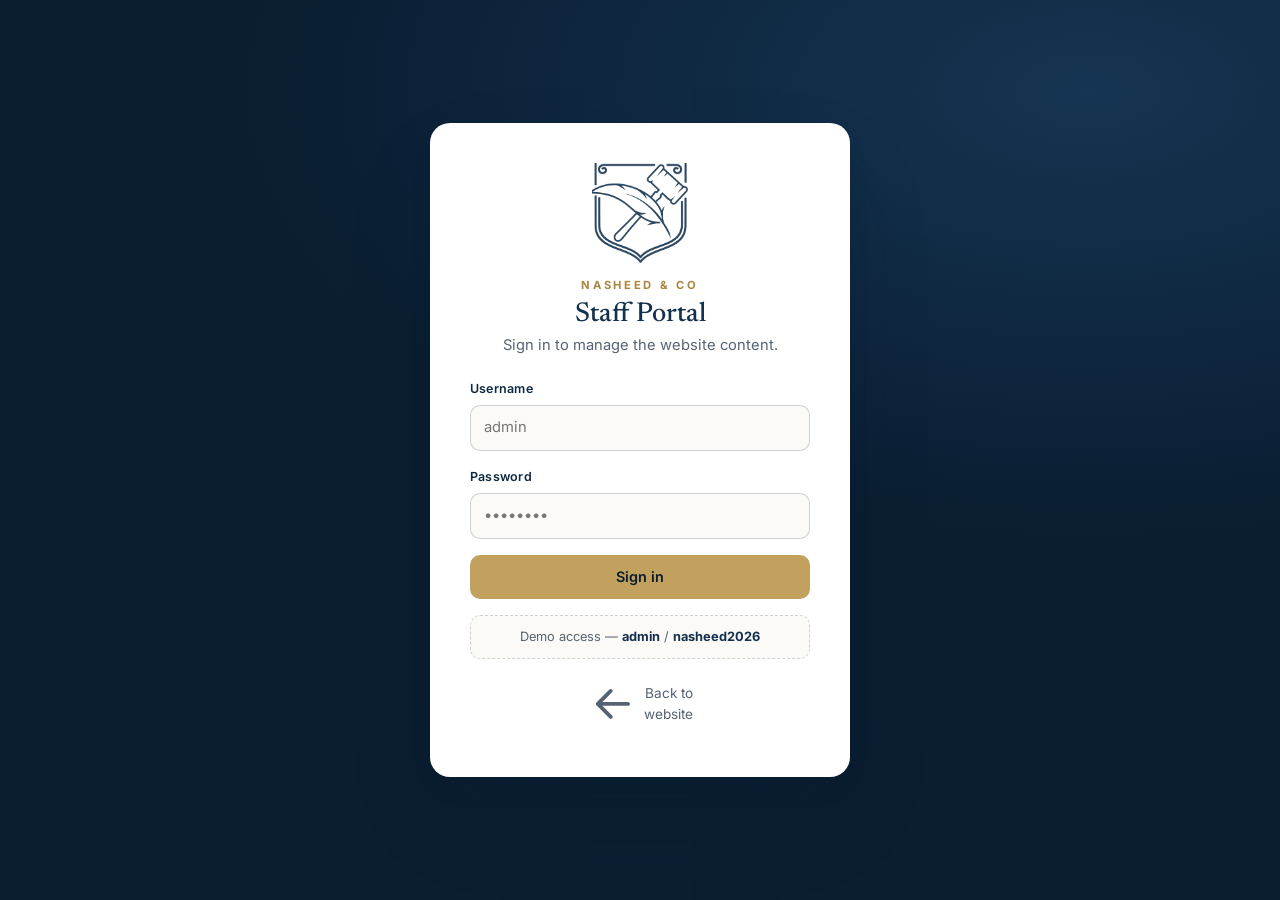
==== admin/index.html @ 0eef82fb "Add admin portal, enlarge logo, premium/corporate polish - New /admin draft portal (client-side, loc" ====
<!DOCTYPE html>
<html lang="en">
<head>
  <meta charset="UTF-8" />
  <meta name="viewport" content="width=device-width, initial-scale=1.0" />
  <title>Admin Portal — Nasheed &amp; Co</title>
  <meta name="robots" content="noindex, nofollow" />
  <meta name="theme-color" content="#0a1d31" />
  <link rel="icon" type="image/webp" href="../assets/img/logo-crest.webp" />
  <link rel="preconnect" href="https://fonts.googleapis.com" />
  <link rel="preconnect" href="https://fonts.gstatic.com" crossorigin />
  <link href="https://fonts.googleapis.com/css2?family=Inter:wght@400;500;600;700&family=Newsreader:ital,opsz,wght@0,6..72,400;0,6..72,500;0,6..72,600;1,6..72,400;1,6..72,500&display=swap" rel="stylesheet" />
  <link rel="stylesheet" href="admin.css" />
</head>
<body>

  <!-- ================= Login ================= -->
  <section class="login" id="login">
    <div class="login__card">
      <img class="login__crest" src="../assets/img/shield-navy.webp" alt="Nasheed & Co" />
      <p class="login__ey">Nasheed &amp; Co</p>
      <h1 class="login__title">Staff Portal</h1>
      <p class="login__sub">Sign in to manage the website content.</p>

      <div class="login__err" id="loginErr">Incorrect username or password.</div>

      <form id="loginForm" autocomplete="off">
        <div class="field">
          <label for="lu">Username</label>
          <input id="lu" name="username" type="text" placeholder="admin" required />
        </div>
        <div class="field">
          <label for="lp">Password</label>
          <input id="lp" name="password" type="password" placeholder="••••••••" required />
        </div>
        <button class="btn btn--gold btn--block" type="submit">Sign in</button>
      </form>

      <p class="login__hint">Demo access — <b>admin</b> / <b>nasheed2026</b></p>
      <a class="login__back" href="../">
        <svg viewBox="0 0 24 24" fill="none" stroke="currentColor" stroke-width="1.8" stroke-linecap="round" stroke-linejoin="round"><path d="M19 12H5M11 18l-6-6 6-6"/></svg>
        Back to website
      </a>
    </div>
  </section>

  <!-- ================= App ================= -->
  <div class="admin hidden" id="app">
    <div class="sidebar__scrim" id="sideScrim"></div>
    <aside class="sidebar" id="sidebar">
      <div class="sidebar__brand">
        <img src="../assets/img/shield-navy.webp" alt="" />
        <div><b>Nasheed &amp; Co</b><span>Admin Portal</span></div>
      </div>
      <nav class="sidebar__nav" id="sideNav">
        <button class="navitem active" data-view="dashboard">
          <svg viewBox="0 0 24 24" fill="none" stroke="currentColor" stroke-width="1.8" stroke-linecap="round" stroke-linejoin="round"><rect x="3" y="3" width="7" height="9" rx="1"/><rect x="14" y="3" width="7" height="5" rx="1"/><rect x="14" y="12" width="7" height="9" rx="1"/><rect x="3" y="16" width="7" height="5" rx="1"/></svg>
          Dashboard
        </button>
        <button class="navitem" data-view="insights">
          <svg viewBox="0 0 24 24" fill="none" stroke="currentColor" stroke-width="1.8" stroke-linecap="round" stroke-linejoin="round"><path d="M4 19.5A2.5 2.5 0 0 1 6.5 17H20"/><path d="M6.5 2H20v20H6.5A2.5 2.5 0 0 1 4 19.5v-15A2.5 2.5 0 0 1 6.5 2z"/></svg>
          Insights
        </button>
        <button class="navitem" data-view="enquiries">
          <svg viewBox="0 0 24 24" fill="none" stroke="currentColor" stroke-width="1.8" stroke-linecap="round" stroke-linejoin="round"><path d="M4 4h16v12H5.17L4 17.17V4z"/></svg>
          Enquiries <span class="badge badge--count" id="enqBadge" hidden>0</span>
        </button>
        <button class="navitem" data-view="areas">
          <svg viewBox="0 0 24 24" fill="none" stroke="currentColor" stroke-width="1.8" stroke-linecap="round" stroke-linejoin="round"><path d="M9 11 12 2l3 9"/><path d="m16 16 3-8 3 8c-2 1.5-4 1.5-6 0"/><path d="m2 16 3-8 3 8c-2 1.5-4 1.5-6 0"/><path d="M7 21h10"/><path d="M12 11v10"/></svg>
          Practice Areas
        </button>
        <button class="navitem" data-view="settings">
          <svg viewBox="0 0 24 24" fill="none" stroke="currentColor" stroke-width="1.8" stroke-linecap="round" stroke-linejoin="round"><circle cx="12" cy="12" r="3"/><path d="M19.4 15a1.65 1.65 0 0 0 .33 1.82l.06.06a2 2 0 1 1-2.83 2.83l-.06-.06a1.65 1.65 0 0 0-1.82-.33 1.65 1.65 0 0 0-1 1.51V21a2 2 0 0 1-4 0v-.09A1.65 1.65 0 0 0 9 19.4a1.65 1.65 0 0 0-1.82.33l-.06.06a2 2 0 1 1-2.83-2.83l.06-.06a1.65 1.65 0 0 0 .33-1.82 1.65 1.65 0 0 0-1.51-1H3a2 2 0 0 1 0-4h.09A1.65 1.65 0 0 0 4.6 9a1.65 1.65 0 0 0-.33-1.82l-.06-.06a2 2 0 1 1 2.83-2.83l.06.06a1.65 1.65 0 0 0 1.82.33H9a1.65 1.65 0 0 0 1-1.51V3a2 2 0 0 1 4 0v.09a1.65 1.65 0 0 0 1 1.51 1.65 1.65 0 0 0 1.82-.33l.06-.06a2 2 0 1 1 2.83 2.83l-.06.06a1.65 1.65 0 0 0-.33 1.82V9a1.65 1.65 0 0 0 1.51 1H21a2 2 0 0 1 0 4h-.09a1.65 1.65 0 0 0-1.51 1z"/></svg>
          Settings
        </button>
      </nav>
      <div class="sidebar__foot">
        <a class="navitem" href="../" target="_blank" rel="noopener">
          <svg viewBox="0 0 24 24" fill="none" stroke="currentColor" stroke-width="1.8" stroke-linecap="round" stroke-linejoin="round"><path d="M18 13v6a2 2 0 0 1-2 2H5a2 2 0 0 1-2-2V8a2 2 0 0 1 2-2h6"/><path d="M15 3h6v6"/><path d="M10 14 21 3"/></svg>
          View website
        </a>
        <button class="navitem" id="logoutBtn">
          <svg viewBox="0 0 24 24" fill="none" stroke="currentColor" stroke-width="1.8" stroke-linecap="round" stroke-linejoin="round"><path d="M9 21H5a2 2 0 0 1-2-2V5a2 2 0 0 1 2-2h4"/><path d="M16 17l5-5-5-5"/><path d="M21 12H9"/></svg>
          Log out
        </button>
      </div>
    </aside>

    <div class="main">
      <header class="topbar">
        <div style="display:flex;align-items:center;gap:.8rem">
          <button class="hamburger" id="hamburger" aria-label="Menu"><span></span><span></span><span></span></button>
          <div class="topbar__title">
            <h1 id="viewTitle">Dashboard</h1>
            <p id="viewSub">Overview of your website</p>
          </div>
        </div>
        <div class="topbar__right">
          <div class="userchip"><span class="userchip__av">N</span> Administrator</div>
        </div>
      </header>
      <div class="view" id="viewContent"><!-- rendered by admin.js --></div>
    </div>
  </div>

  <!-- ================= Modal ================= -->
  <div class="modal" id="modal">
    <div class="modal__scrim" id="modalScrim"></div>
    <div class="modal__card">
      <div class="modal__head">
        <h3 id="modalTitle">Insight</h3>
        <button class="modal__close" id="modalClose" aria-label="Close">
          <svg viewBox="0 0 24 24" fill="none" stroke="currentColor" stroke-width="2" stroke-linecap="round" stroke-linejoin="round"><path d="M18 6 6 18M6 6l12 12"/></svg>
        </button>
      </div>
      <div class="modal__body" id="modalBody"></div>
      <div class="modal__foot">
        <button class="btn btn--ghost" id="modalCancel">Cancel</button>
        <button class="btn btn--gold" id="modalSave">Save insight</button>
      </div>
    </div>
  </div>

  <!-- ================= Toast ================= -->
  <div class="saved-toast" id="toast">
    <svg viewBox="0 0 24 24" fill="none" stroke="currentColor" stroke-width="2.2" stroke-linecap="round" stroke-linejoin="round"><path d="M20 6 9 17l-5-5"/></svg>
    <span id="toastMsg">Saved</span>
  </div>

  <script src="admin.js"></script>
</body>
</html>
---- admin/admin.css ----
/* =========================================================
   Nasheed & Co — Admin Portal (draft, client-side demo)
   ========================================================= */
:root{
  --navy:#13314e; --navy-700:#0f2942; --navy-900:#0a1d31; --navy-600:#1c4467;
  --gold:#c2a15e; --gold-soft:#e2cd9d; --gold-deep:#a9863f;
  --ivory:#f6f3ec; --paper:#ffffff; --surface:#fbfaf6;
  --ink:#16202c; --muted:#566372; --muted-2:#8492a1;
  --line:rgba(19,49,78,.12); --line-strong:rgba(19,49,78,.2); --line-light:rgba(255,255,255,.14);
  --ok:#1f7a54; --ok-bg:rgba(31,122,84,.1); --warn:#b25a12; --danger:#c0392b; --danger-bg:rgba(192,57,43,.08);
  --serif:"Newsreader",Georgia,serif; --sans:"Inter",-apple-system,BlinkMacSystemFont,"Segoe UI",Roboto,sans-serif;
  --shadow-sm:0 1px 2px rgba(10,29,49,.05),0 1px 3px rgba(10,29,49,.05);
  --shadow-md:0 12px 34px -10px rgba(10,29,49,.16),0 3px 10px -4px rgba(10,29,49,.08);
  --shadow-lg:0 44px 90px -24px rgba(10,29,49,.30),0 14px 32px -14px rgba(10,29,49,.18);
  --ease:cubic-bezier(.22,.61,.36,1);
}
*,*::before,*::after{ box-sizing:border-box; }
html{ -webkit-text-size-adjust:100%; }
body{ margin:0; font-family:var(--sans); color:var(--ink); background:var(--ivory); font-size:15px; line-height:1.55; -webkit-font-smoothing:antialiased; }
h1,h2,h3,h4{ margin:0; font-family:var(--serif); font-weight:500; line-height:1.15; }
p{ margin:0; } a{ color:inherit; text-decoration:none; } button{ font:inherit; cursor:pointer; }
img{ max-width:100%; display:block; }
:focus-visible{ outline:2.5px solid var(--gold); outline-offset:2px; border-radius:6px; }
.hidden{ display:none !important; }

/* Buttons */
.btn{ --bg:var(--navy); --fg:#fff; display:inline-flex; align-items:center; justify-content:center; gap:.5em;
  padding:.7em 1.15em; border-radius:10px; border:1px solid transparent; background:var(--bg); color:var(--fg);
  font-weight:600; font-size:.9rem; transition:transform .2s var(--ease), box-shadow .2s, background .2s, color .2s, border-color .2s; }
.btn:hover{ transform:translateY(-1px); box-shadow:var(--shadow-md); }
.btn svg{ width:1.05em; height:1.05em; }
.btn--gold{ --bg:var(--gold); --fg:var(--navy-900); }
.btn--gold:hover{ background:var(--gold-soft); }
.btn--ghost{ --bg:transparent; --fg:var(--navy); border-color:var(--line-strong); }
.btn--ghost:hover{ background:var(--navy); color:#fff; }
.btn--sm{ padding:.5em .8em; font-size:.82rem; border-radius:8px; }
.btn--danger{ --bg:transparent; --fg:var(--danger); border-color:rgba(192,57,43,.35); }
.btn--danger:hover{ background:var(--danger); color:#fff; border-color:var(--danger); }
.btn--block{ width:100%; }

/* =========================================================
   Login
   ========================================================= */
.login{ min-height:100dvh; display:grid; place-items:center; padding:24px;
  background:radial-gradient(120% 90% at 85% 10%, rgba(28,68,103,.6), transparent 55%), var(--navy-900); }
.login__card{ width:100%; max-width:420px; background:var(--paper); border-radius:20px; padding:clamp(28px,4vw,40px);
  box-shadow:var(--shadow-lg); text-align:center; }
.login__crest{ width:96px; margin:0 auto 14px; }
.login__ey{ font-size:.7rem; letter-spacing:.24em; text-transform:uppercase; color:var(--gold-deep); font-weight:700; }
.login__title{ font-size:1.7rem; color:var(--navy); margin:.3rem 0 .2rem; }
.login__sub{ color:var(--muted); font-size:.92rem; margin-bottom:1.4rem; }
.login form{ text-align:left; }
.login .field{ margin-bottom:1rem; }
.login__hint{ margin-top:1rem; font-size:.8rem; color:var(--muted); background:var(--surface); border:1px dashed var(--line-strong); border-radius:10px; padding:.7rem .8rem; }
.login__hint b{ color:var(--navy); }
.login__back{ display:inline-flex; align-items:center; gap:.4em; margin-top:1.2rem; font-size:.85rem; color:var(--muted); }
.login__back:hover{ color:var(--gold-deep); }
.login__err{ display:none; margin-bottom:1rem; padding:.7rem .9rem; border-radius:10px; background:var(--danger-bg); border:1px solid rgba(192,57,43,.3); color:var(--danger); font-size:.86rem; }
.login__err.show{ display:block; }

/* Fields */
.field label{ display:block; font-size:.78rem; font-weight:600; color:var(--navy-700); margin-bottom:.4rem; letter-spacing:.02em; }
.field input,.field select,.field textarea{ width:100%; padding:.72em .85em; border-radius:10px; border:1px solid var(--line-strong);
  background:var(--surface); color:var(--ink); font:inherit; font-size:.92rem; transition:border-color .2s, box-shadow .2s, background .2s; }
.field input:focus,.field select:focus,.field textarea:focus{ outline:none; border-color:var(--gold); background:#fff; box-shadow:0 0 0 3px rgba(194,161,94,.2); }
.field textarea{ resize:vertical; min-height:90px; }
.field__row{ display:grid; grid-template-columns:1fr 1fr; gap:.9rem; }
@media (max-width:520px){ .field__row{ grid-template-columns:1fr; } }

/* =========================================================
   App shell
   ========================================================= */
.admin{ display:grid; grid-template-columns:260px 1fr; min-height:100dvh; }
.sidebar{ background:var(--navy-900); color:rgba(255,255,255,.75); display:flex; flex-direction:column; padding:22px 16px; position:sticky; top:0; height:100dvh; }
.sidebar__brand{ display:flex; align-items:center; gap:.7rem; padding:.4rem .5rem 1.2rem; border-bottom:1px solid var(--line-light); margin-bottom:1rem; }
.sidebar__brand img{ width:42px; filter:brightness(0) invert(1); }
.sidebar__brand b{ font-family:var(--serif); font-size:1.15rem; color:#fff; display:block; line-height:1; }
.sidebar__brand span{ font-size:.56rem; letter-spacing:.22em; text-transform:uppercase; color:var(--gold-soft); }
.sidebar__nav{ display:flex; flex-direction:column; gap:3px; flex:1; }
.navitem{ display:flex; align-items:center; gap:.75rem; padding:.7rem .8rem; border-radius:10px; color:rgba(255,255,255,.72);
  font-weight:500; font-size:.92rem; border:none; background:transparent; text-align:left; width:100%; transition:background .2s, color .2s; }
.navitem svg{ width:18px; height:18px; opacity:.9; }
.navitem:hover{ background:rgba(255,255,255,.06); color:#fff; }
.navitem.active{ background:var(--gold); color:var(--navy-900); font-weight:600; }
.navitem .badge{ margin-left:auto; }
.sidebar__foot{ border-top:1px solid var(--line-light); padding-top:1rem; display:flex; flex-direction:column; gap:3px; }

.main{ min-width:0; display:flex; flex-direction:column; }
.topbar{ position:sticky; top:0; z-index:20; display:flex; align-items:center; gap:1rem; justify-content:space-between;
  padding:16px clamp(18px,3vw,34px); background:rgba(246,243,236,.85); backdrop-filter:blur(10px); border-bottom:1px solid var(--line); }
.topbar__title h1{ font-size:1.45rem; color:var(--navy); }
.topbar__title p{ font-size:.85rem; color:var(--muted); }
.topbar__right{ display:flex; align-items:center; gap:.7rem; }
.userchip{ display:flex; align-items:center; gap:.6rem; padding:.35rem .35rem .35rem .8rem; border:1px solid var(--line); border-radius:999px; background:var(--paper); font-size:.85rem; color:var(--navy-700); font-weight:500; }
.userchip__av{ width:30px; height:30px; border-radius:50%; background:var(--navy); color:var(--gold-soft); display:grid; place-items:center; font-weight:700; font-size:.8rem; }
.hamburger{ display:none; width:42px; height:42px; border-radius:10px; border:1px solid var(--line-strong); background:var(--paper); flex-direction:column; align-items:center; justify-content:center; gap:4px; }
.hamburger span{ width:18px; height:2px; background:var(--navy); border-radius:2px; }

/* Sidebar scrim — fixed (never a grid item), shown only when drawer is open */
.sidebar__scrim{ position:fixed; inset:0; background:rgba(10,29,49,.5); z-index:110; opacity:0; visibility:hidden; transition:opacity .3s, visibility .3s; }
.sidebar__scrim.open{ opacity:1; visibility:visible; }

.view{ padding:clamp(20px,3vw,36px); }
.view__head{ display:flex; flex-wrap:wrap; gap:1rem; align-items:center; justify-content:space-between; margin-bottom:1.4rem; }
.view__head h2{ font-size:1.5rem; color:var(--navy); }
.view__head p{ font-size:.9rem; color:var(--muted); }

/* Cards / panels */
.panel{ background:var(--paper); border:1px solid var(--line); border-radius:16px; box-shadow:var(--shadow-sm); }
.panel__head{ display:flex; align-items:center; justify-content:space-between; gap:1rem; padding:1.1rem 1.3rem; border-bottom:1px solid var(--line); }
.panel__head h3{ font-size:1.1rem; color:var(--navy); }
.panel__body{ padding:1.1rem 1.3rem; }

/* Stat grid */
.stats{ display:grid; grid-template-columns:repeat(4,1fr); gap:16px; margin-bottom:22px; }
.statcard{ background:var(--paper); border:1px solid var(--line); border-radius:16px; padding:20px; box-shadow:var(--shadow-sm); position:relative; overflow:hidden; }
.statcard__ic{ width:40px; height:40px; border-radius:11px; background:var(--navy); color:var(--gold-soft); display:grid; place-items:center; margin-bottom:14px; }
.statcard__ic svg{ width:20px; height:20px; }
.statcard b{ font-family:var(--serif); font-size:2rem; color:var(--navy); font-weight:500; display:block; line-height:1; }
.statcard span{ font-size:.82rem; color:var(--muted); letter-spacing:.04em; }
.statcard em{ font-style:normal; color:var(--gold-deep); font-weight:600; }
@media (max-width:900px){ .stats{ grid-template-columns:repeat(2,1fr); } }
@media (max-width:480px){ .stats{ grid-template-columns:1fr; } }

.dash-grid{ display:grid; grid-template-columns:1.4fr 1fr; gap:18px; }
@media (max-width:900px){ .dash-grid{ grid-template-columns:1fr; } }

/* Badges */
.badge{ display:inline-flex; align-items:center; gap:.35em; font-size:.72rem; font-weight:600; padding:.28em .6em; border-radius:999px; letter-spacing:.02em; }
.badge--ok{ background:var(--ok-bg); color:var(--ok); }
.badge--draft{ background:rgba(132,146,161,.15); color:var(--muted); }
.badge--new{ background:var(--gold); color:var(--navy-900); }
.badge--count{ background:rgba(255,255,255,.16); color:#fff; padding:.1em .5em; font-size:.7rem; }

/* Data list (insights / enquiries) */
.rows{ display:flex; flex-direction:column; }
.row{ display:flex; align-items:center; gap:1rem; padding:1rem 1.3rem; border-bottom:1px solid var(--line); }
.row:last-child{ border-bottom:none; }
.row__thumb{ width:58px; height:44px; border-radius:8px; object-fit:cover; flex-shrink:0; background:var(--navy); }
.row__main{ min-width:0; flex:1; }
.row__title{ font-weight:600; color:var(--navy); font-size:.95rem; margin-bottom:.15rem; overflow:hidden; text-overflow:ellipsis; }
.row__meta{ font-size:.8rem; color:var(--muted); display:flex; flex-wrap:wrap; align-items:center; gap:.4rem .8rem; }
.row__meta span{ display:inline-flex; align-items:center; gap:.35em; }
.row__meta svg{ width:13px; height:13px; opacity:.7; flex-shrink:0; }
.row__title .badge{ vertical-align:1px; margin-left:.3rem; }
.row__actions{ display:flex; gap:.4rem; flex-shrink:0; }
.iconbtn{ width:34px; height:34px; border-radius:9px; border:1px solid var(--line); background:var(--paper); display:grid; place-items:center; color:var(--navy-700); transition:background .2s, color .2s, border-color .2s; }
.iconbtn svg{ width:16px; height:16px; }
.iconbtn:hover{ background:var(--navy); color:#fff; border-color:var(--navy); }
.iconbtn--danger:hover{ background:var(--danger); border-color:var(--danger); }
.row.unread{ background:rgba(194,161,94,.06); }
.row__dot{ width:8px; height:8px; border-radius:50%; background:var(--gold); flex-shrink:0; }
@media (max-width:640px){
  .row{ flex-wrap:wrap; }
  .row__actions{ width:100%; justify-content:flex-end; }
}

/* Enquiry detail */
.enq__msg{ margin-top:.5rem; font-size:.9rem; color:var(--ink); background:var(--surface); border:1px solid var(--line); border-radius:10px; padding:.7rem .9rem; white-space:pre-wrap; }

/* Empty state */
.empty{ text-align:center; padding:48px 20px; color:var(--muted); }
.empty svg{ width:44px; height:44px; color:var(--muted-2); margin-bottom:.8rem; }
.empty h3{ color:var(--navy); font-size:1.2rem; margin-bottom:.3rem; }

/* Toggle switch */
.switch{ position:relative; display:inline-flex; align-items:center; }
.switch input{ position:absolute; opacity:0; width:0; height:0; }
.switch__track{ width:42px; height:24px; border-radius:999px; background:var(--line-strong); transition:background .2s; position:relative; }
.switch__track::after{ content:""; position:absolute; top:3px; left:3px; width:18px; height:18px; border-radius:50%; background:#fff; box-shadow:var(--shadow-sm); transition:transform .2s var(--ease); }
.switch input:checked + .switch__track{ background:var(--ok); }
.switch input:checked + .switch__track::after{ transform:translateX(18px); }

/* Areas */
.areas-grid{ display:grid; grid-template-columns:1fr 1fr; gap:18px; }
@media (max-width:820px){ .areas-grid{ grid-template-columns:1fr; } }
.area-row{ display:flex; align-items:center; gap:.8rem; padding:.7rem .3rem; border-bottom:1px solid var(--line); }
.area-row:last-child{ border-bottom:none; }
.area-row__name{ flex:1; font-size:.92rem; font-weight:500; color:var(--navy-700); }
.area-row.off .area-row__name{ color:var(--muted-2); text-decoration:line-through; }

/* Modal */
.modal{ position:fixed; inset:0; z-index:100; display:none; align-items:flex-start; justify-content:center; padding:24px; overflow-y:auto; }
.modal.open{ display:flex; }
.modal__scrim{ position:fixed; inset:0; background:rgba(10,29,49,.55); backdrop-filter:blur(3px); }
.modal__card{ position:relative; width:100%; max-width:560px; background:var(--paper); border-radius:18px; box-shadow:var(--shadow-lg); margin:auto; }
.modal__head{ display:flex; align-items:center; justify-content:space-between; padding:1.2rem 1.4rem; border-bottom:1px solid var(--line); }
.modal__head h3{ font-size:1.25rem; color:var(--navy); }
.modal__close{ width:36px; height:36px; border-radius:9px; border:1px solid var(--line); background:var(--paper); display:grid; place-items:center; color:var(--muted); }
.modal__close:hover{ color:var(--danger); border-color:rgba(192,57,43,.3); }
.modal__body{ padding:1.4rem; }
.modal__foot{ padding:1rem 1.4rem; border-top:1px solid var(--line); display:flex; justify-content:flex-end; gap:.7rem; }

/* Settings */
.settings-grid{ display:grid; grid-template-columns:1fr; gap:1.1rem; max-width:640px; }
.saved-toast{ position:fixed; bottom:24px; left:50%; transform:translateX(-50%) translateY(20px); background:var(--navy-900); color:#fff;
  padding:.8rem 1.3rem; border-radius:12px; box-shadow:var(--shadow-lg); font-size:.9rem; font-weight:500; display:flex; align-items:center; gap:.6rem;
  opacity:0; visibility:hidden; transition:opacity .3s, transform .3s var(--ease), visibility .3s; z-index:200; }
.saved-toast.show{ opacity:1; visibility:visible; transform:translateX(-50%) translateY(0); }
.saved-toast svg{ width:18px; height:18px; color:var(--gold-soft); }

.field-note{ font-size:.8rem; color:var(--muted); margin-top:.3rem; }
.thumbs{ display:grid; grid-template-columns:repeat(5,1fr); gap:.5rem; margin-top:.5rem; }
.thumbs label{ cursor:pointer; border:2px solid transparent; border-radius:9px; overflow:hidden; position:relative; aspect-ratio:16/11; }
.thumbs img{ width:100%; height:100%; object-fit:cover; }
.thumbs input{ position:absolute; opacity:0; }
.thumbs input:checked + img{ outline:2px solid var(--gold); }
.thumbs label:has(input:checked){ border-color:var(--gold); box-shadow:0 0 0 3px rgba(194,161,94,.25); }
@media (max-width:520px){ .thumbs{ grid-template-columns:repeat(3,1fr); } }

/* Mobile sidebar drawer */
@media (max-width:820px){
  .admin{ grid-template-columns:1fr; }
  .sidebar{ position:fixed; inset:0 auto 0 0; width:min(80vw,280px); z-index:120; transform:translateX(-100%); transition:transform .35s var(--ease); height:100dvh; }
  .sidebar.open{ transform:translateX(0); }
  .hamburger{ display:flex; }
}
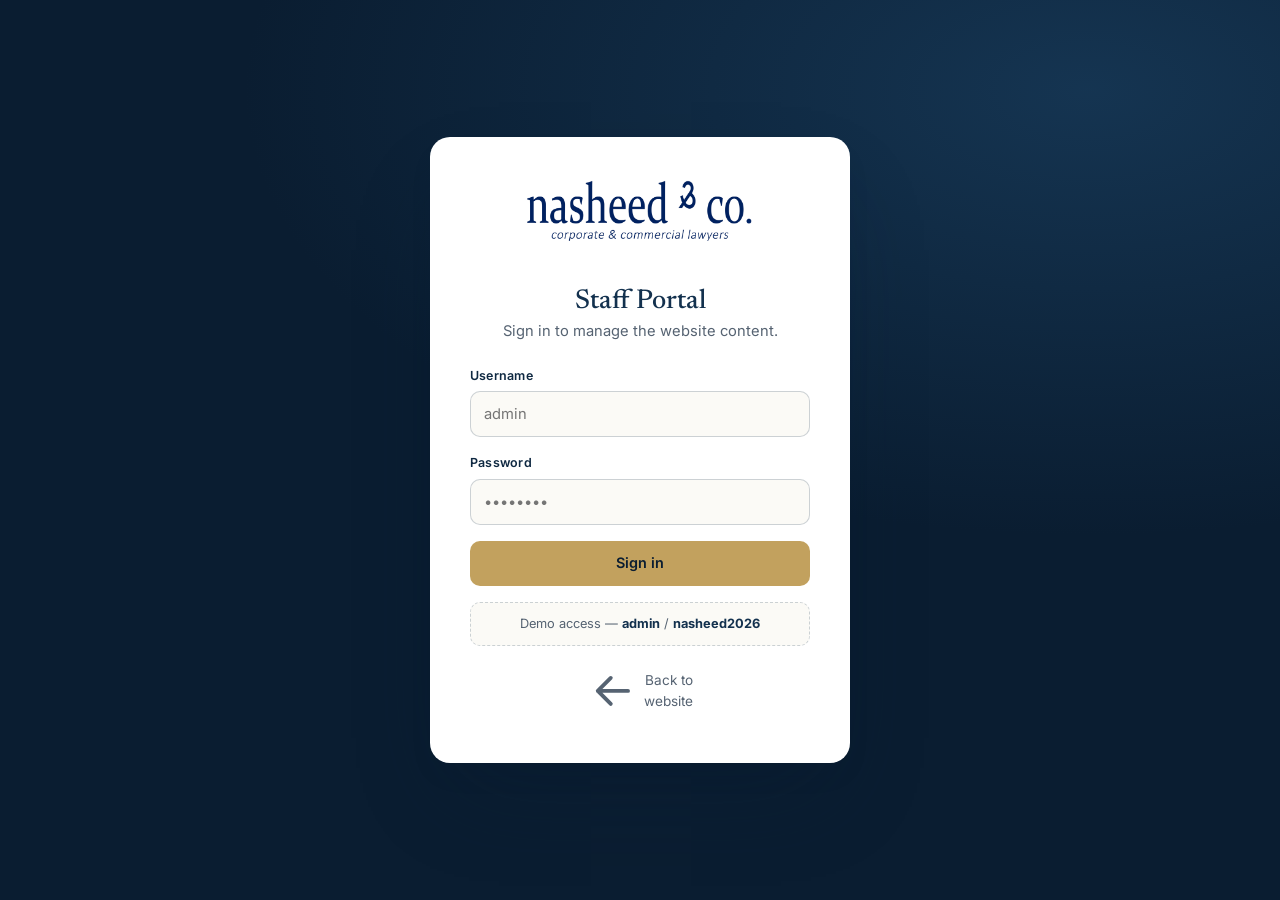
==== commit 4a3571c7: "Add article filtering, put new logo in hero, purge generated logos, fix mobile menu - Insights: topi" ====
--- a/admin/index.html
+++ b/admin/index.html
@@ -17,8 +17,7 @@
   <!-- ================= Login ================= -->
   <section class="login" id="login">
     <div class="login__card">
-      <img class="login__crest" src="../assets/img/shield-navy.webp" alt="Nasheed & Co" />
-      <p class="login__ey">Nasheed &amp; Co</p>
+      <img class="login__logo" src="../assets/img/logo-primary.webp" alt="Nasheed & Co — corporate & commercial lawyers" />
       <h1 class="login__title">Staff Portal</h1>
       <p class="login__sub">Sign in to manage the website content.</p>
 
@@ -49,8 +48,8 @@
     <div class="sidebar__scrim" id="sideScrim"></div>
     <aside class="sidebar" id="sidebar">
       <div class="sidebar__brand">
-        <img src="../assets/img/shield-navy.webp" alt="" />
-        <div><b>Nasheed &amp; Co</b><span>Admin Portal</span></div>
+        <img class="sidebar__logo" src="../assets/img/logo-primary.webp" alt="Nasheed & Co" />
+        <span class="sidebar__tag">Admin Portal</span>
       </div>
       <nav class="sidebar__nav" id="sideNav">
         <button class="navitem active" data-view="dashboard">
--- a/admin/admin.css
+++ b/admin/admin.css
@@ -45,8 +45,7 @@
   background:radial-gradient(120% 90% at 85% 10%, rgba(28,68,103,.6), transparent 55%), var(--navy-900); }
 .login__card{ width:100%; max-width:420px; background:var(--paper); border-radius:20px; padding:clamp(28px,4vw,40px);
   box-shadow:var(--shadow-lg); text-align:center; }
-.login__crest{ width:96px; margin:0 auto 14px; }
-.login__ey{ font-size:.7rem; letter-spacing:.24em; text-transform:uppercase; color:var(--gold-deep); font-weight:700; }
+.login__logo{ width:min(230px,74%); height:auto; margin:0 auto 18px; display:block; }
 .login__title{ font-size:1.7rem; color:var(--navy); margin:.3rem 0 .2rem; }
 .login__sub{ color:var(--muted); font-size:.92rem; margin-bottom:1.4rem; }
 .login form{ text-align:left; }
@@ -72,10 +71,9 @@
    ========================================================= */
 .admin{ display:grid; grid-template-columns:260px 1fr; min-height:100dvh; }
 .sidebar{ background:var(--navy-900); color:rgba(255,255,255,.75); display:flex; flex-direction:column; padding:22px 16px; position:sticky; top:0; height:100dvh; }
-.sidebar__brand{ display:flex; align-items:center; gap:.7rem; padding:.4rem .5rem 1.2rem; border-bottom:1px solid var(--line-light); margin-bottom:1rem; }
-.sidebar__brand img{ width:42px; filter:brightness(0) invert(1); }
-.sidebar__brand b{ font-family:var(--serif); font-size:1.15rem; color:#fff; display:block; line-height:1; }
-.sidebar__brand span{ font-size:.56rem; letter-spacing:.22em; text-transform:uppercase; color:var(--gold-soft); }
+.sidebar__brand{ display:flex; flex-direction:column; align-items:flex-start; gap:.55rem; padding:.4rem .5rem 1.2rem; border-bottom:1px solid var(--line-light); margin-bottom:1rem; }
+.sidebar__logo{ width:min(170px,88%); height:auto; filter:brightness(0) invert(1); }
+.sidebar__tag{ font-size:.58rem; letter-spacing:.24em; text-transform:uppercase; color:var(--gold-soft); font-weight:700; padding-left:2px; }
 .sidebar__nav{ display:flex; flex-direction:column; gap:3px; flex:1; }
 .navitem{ display:flex; align-items:center; gap:.75rem; padding:.7rem .8rem; border-radius:10px; color:rgba(255,255,255,.72);
   font-weight:500; font-size:.92rem; border:none; background:transparent; text-align:left; width:100%; transition:background .2s, color .2s; }
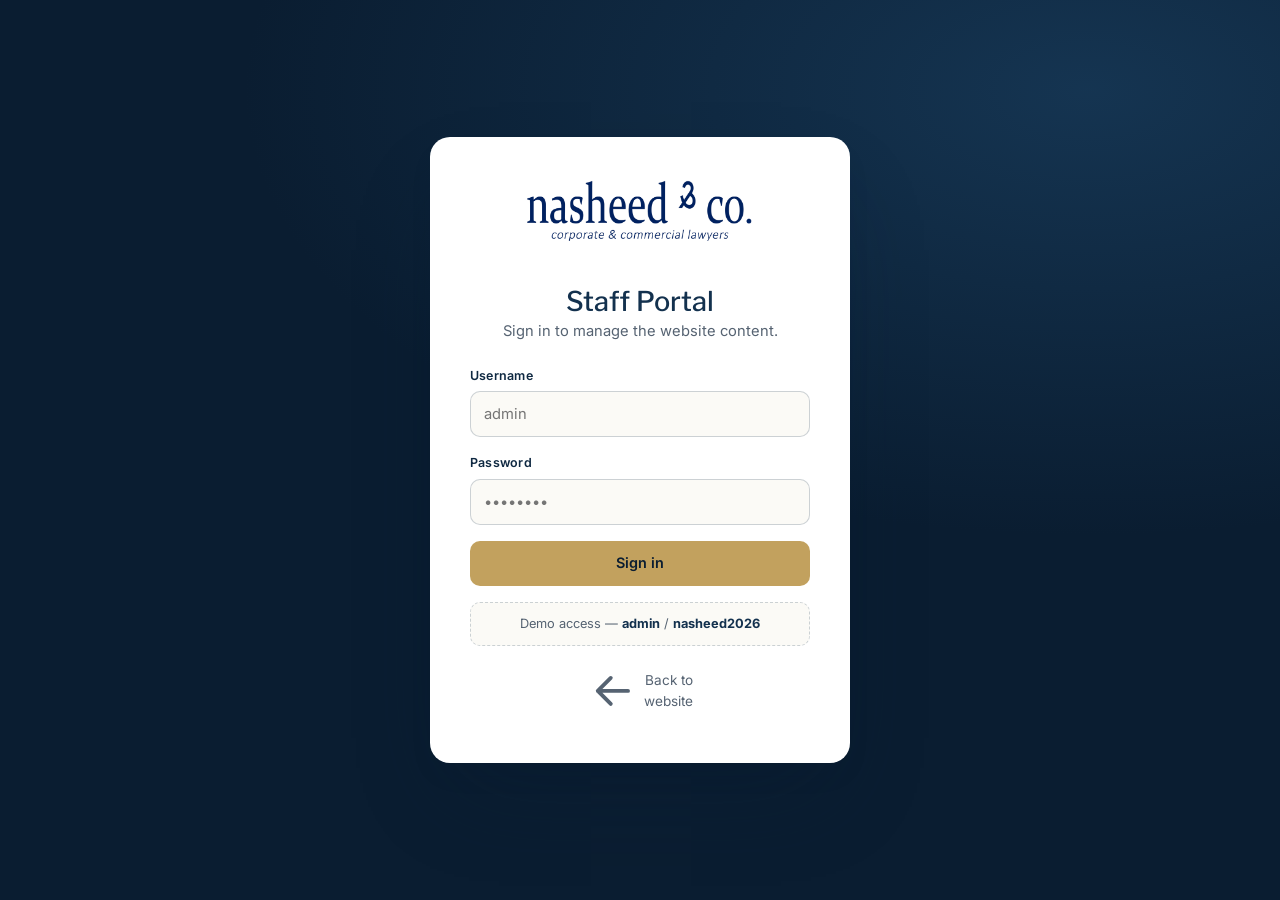
==== commit 31bdbccc: "Add aviation photo + Our Team section (front + admin); white Est. badge with mobile clearance fix - " ====
--- a/admin/index.html
+++ b/admin/index.html
@@ -9,7 +9,7 @@
   <link rel="icon" type="image/webp" href="../assets/img/logo-crest.webp" />
   <link rel="preconnect" href="https://fonts.googleapis.com" />
   <link rel="preconnect" href="https://fonts.gstatic.com" crossorigin />
-  <link href="https://fonts.googleapis.com/css2?family=Inter:wght@400;500;600;700&family=Newsreader:ital,opsz,wght@0,6..72,400;0,6..72,500;0,6..72,600;1,6..72,400;1,6..72,500&display=swap" rel="stylesheet" />
+  <link href="https://fonts.googleapis.com/css2?family=Inter:wght@400;500;600;700&family=Libre+Franklin:ital,wght@0,400;0,500;0,600;0,700;1,400;1,500&display=swap" rel="stylesheet" />
   <link rel="stylesheet" href="admin.css" />
 </head>
 <body>
@@ -67,6 +67,10 @@
         <button class="navitem" data-view="areas">
           <svg viewBox="0 0 24 24" fill="none" stroke="currentColor" stroke-width="1.8" stroke-linecap="round" stroke-linejoin="round"><path d="M9 11 12 2l3 9"/><path d="m16 16 3-8 3 8c-2 1.5-4 1.5-6 0"/><path d="m2 16 3-8 3 8c-2 1.5-4 1.5-6 0"/><path d="M7 21h10"/><path d="M12 11v10"/></svg>
           Practice Areas
+        </button>
+        <button class="navitem" data-view="team">
+          <svg viewBox="0 0 24 24" fill="none" stroke="currentColor" stroke-width="1.8" stroke-linecap="round" stroke-linejoin="round"><path d="M16 21v-2a4 4 0 0 0-4-4H6a4 4 0 0 0-4 4v2"/><circle cx="9" cy="7" r="4"/><path d="M22 21v-2a4 4 0 0 0-3-3.87"/><path d="M16 3.13a4 4 0 0 1 0 7.75"/></svg>
+          Our Team
         </button>
         <button class="navitem" data-view="settings">
           <svg viewBox="0 0 24 24" fill="none" stroke="currentColor" stroke-width="1.8" stroke-linecap="round" stroke-linejoin="round"><circle cx="12" cy="12" r="3"/><path d="M19.4 15a1.65 1.65 0 0 0 .33 1.82l.06.06a2 2 0 1 1-2.83 2.83l-.06-.06a1.65 1.65 0 0 0-1.82-.33 1.65 1.65 0 0 0-1 1.51V21a2 2 0 0 1-4 0v-.09A1.65 1.65 0 0 0 9 19.4a1.65 1.65 0 0 0-1.82.33l-.06.06a2 2 0 1 1-2.83-2.83l.06-.06a1.65 1.65 0 0 0 .33-1.82 1.65 1.65 0 0 0-1.51-1H3a2 2 0 0 1 0-4h.09A1.65 1.65 0 0 0 4.6 9a1.65 1.65 0 0 0-.33-1.82l-.06-.06a2 2 0 1 1 2.83-2.83l.06.06a1.65 1.65 0 0 0 1.82.33H9a1.65 1.65 0 0 0 1-1.51V3a2 2 0 0 1 4 0v.09a1.65 1.65 0 0 0 1 1.51 1.65 1.65 0 0 0 1.82-.33l.06-.06a2 2 0 1 1 2.83 2.83l-.06.06a1.65 1.65 0 0 0-.33 1.82V9a1.65 1.65 0 0 0 1.51 1H21a2 2 0 0 1 0 4h-.09a1.65 1.65 0 0 0-1.51 1z"/></svg>
--- a/admin/admin.css
+++ b/admin/admin.css
@@ -8,7 +8,7 @@
   --ink:#16202c; --muted:#566372; --muted-2:#8492a1;
   --line:rgba(19,49,78,.12); --line-strong:rgba(19,49,78,.2); --line-light:rgba(255,255,255,.14);
   --ok:#1f7a54; --ok-bg:rgba(31,122,84,.1); --warn:#b25a12; --danger:#c0392b; --danger-bg:rgba(192,57,43,.08);
-  --serif:"Newsreader",Georgia,serif; --sans:"Inter",-apple-system,BlinkMacSystemFont,"Segoe UI",Roboto,sans-serif;
+  --serif:"Libre Franklin",-apple-system,BlinkMacSystemFont,"Segoe UI",Roboto,sans-serif; --sans:"Inter",-apple-system,BlinkMacSystemFont,"Segoe UI",Roboto,sans-serif;
   --shadow-sm:0 1px 2px rgba(10,29,49,.05),0 1px 3px rgba(10,29,49,.05);
   --shadow-md:0 12px 34px -10px rgba(10,29,49,.16),0 3px 10px -4px rgba(10,29,49,.08);
   --shadow-lg:0 44px 90px -24px rgba(10,29,49,.30),0 14px 32px -14px rgba(10,29,49,.18);
@@ -177,6 +177,24 @@
 .area-row__name{ flex:1; font-size:.92rem; font-weight:500; color:var(--navy-700); }
 .area-row.off .area-row__name{ color:var(--muted-2); text-decoration:line-through; }
 
+/* Team */
+.member-list{ display:flex; flex-direction:column; }
+.member-row{ display:flex; align-items:flex-start; gap:1rem; padding:1rem 1.3rem; border-bottom:1px solid var(--line); }
+.member-row:last-child{ border-bottom:none; }
+.member-row__av{ width:46px; height:46px; border-radius:50%; flex-shrink:0; display:grid; place-items:center;
+  font-family:var(--serif); font-weight:600; font-size:1rem; color:var(--gold-soft);
+  background:linear-gradient(160deg,var(--navy-600),var(--navy-900)); box-shadow:inset 0 0 0 1px rgba(194,161,94,.45); }
+.member-row__main{ flex:1; min-width:0; }
+.member-row__name{ font-weight:600; color:var(--navy); font-size:.98rem; }
+.member-row__role{ font-size:.74rem; font-weight:600; letter-spacing:.1em; text-transform:uppercase; color:var(--gold-deep); margin-top:.12rem; }
+.member-row__bio{ font-size:.86rem; color:var(--muted); margin-top:.4rem; }
+.member-row__tags{ display:flex; flex-wrap:wrap; gap:.35rem; margin-top:.55rem; }
+.member-row__tags span{ font-size:.7rem; font-weight:500; padding:.28em .6em; border-radius:999px; background:var(--surface); border:1px solid var(--line); color:var(--navy-700); }
+.member-row__actions{ display:flex; align-items:center; gap:.5rem; flex-shrink:0; }
+.member-row.off{ opacity:.55; }
+.member-row.off .member-row__name{ text-decoration:line-through; }
+@media (max-width:640px){ .member-row{ flex-wrap:wrap; } .member-row__actions{ width:100%; justify-content:flex-end; } }
+
 /* Modal */
 .modal{ position:fixed; inset:0; z-index:100; display:none; align-items:flex-start; justify-content:center; padding:24px; overflow-y:auto; }
 .modal.open{ display:flex; }
